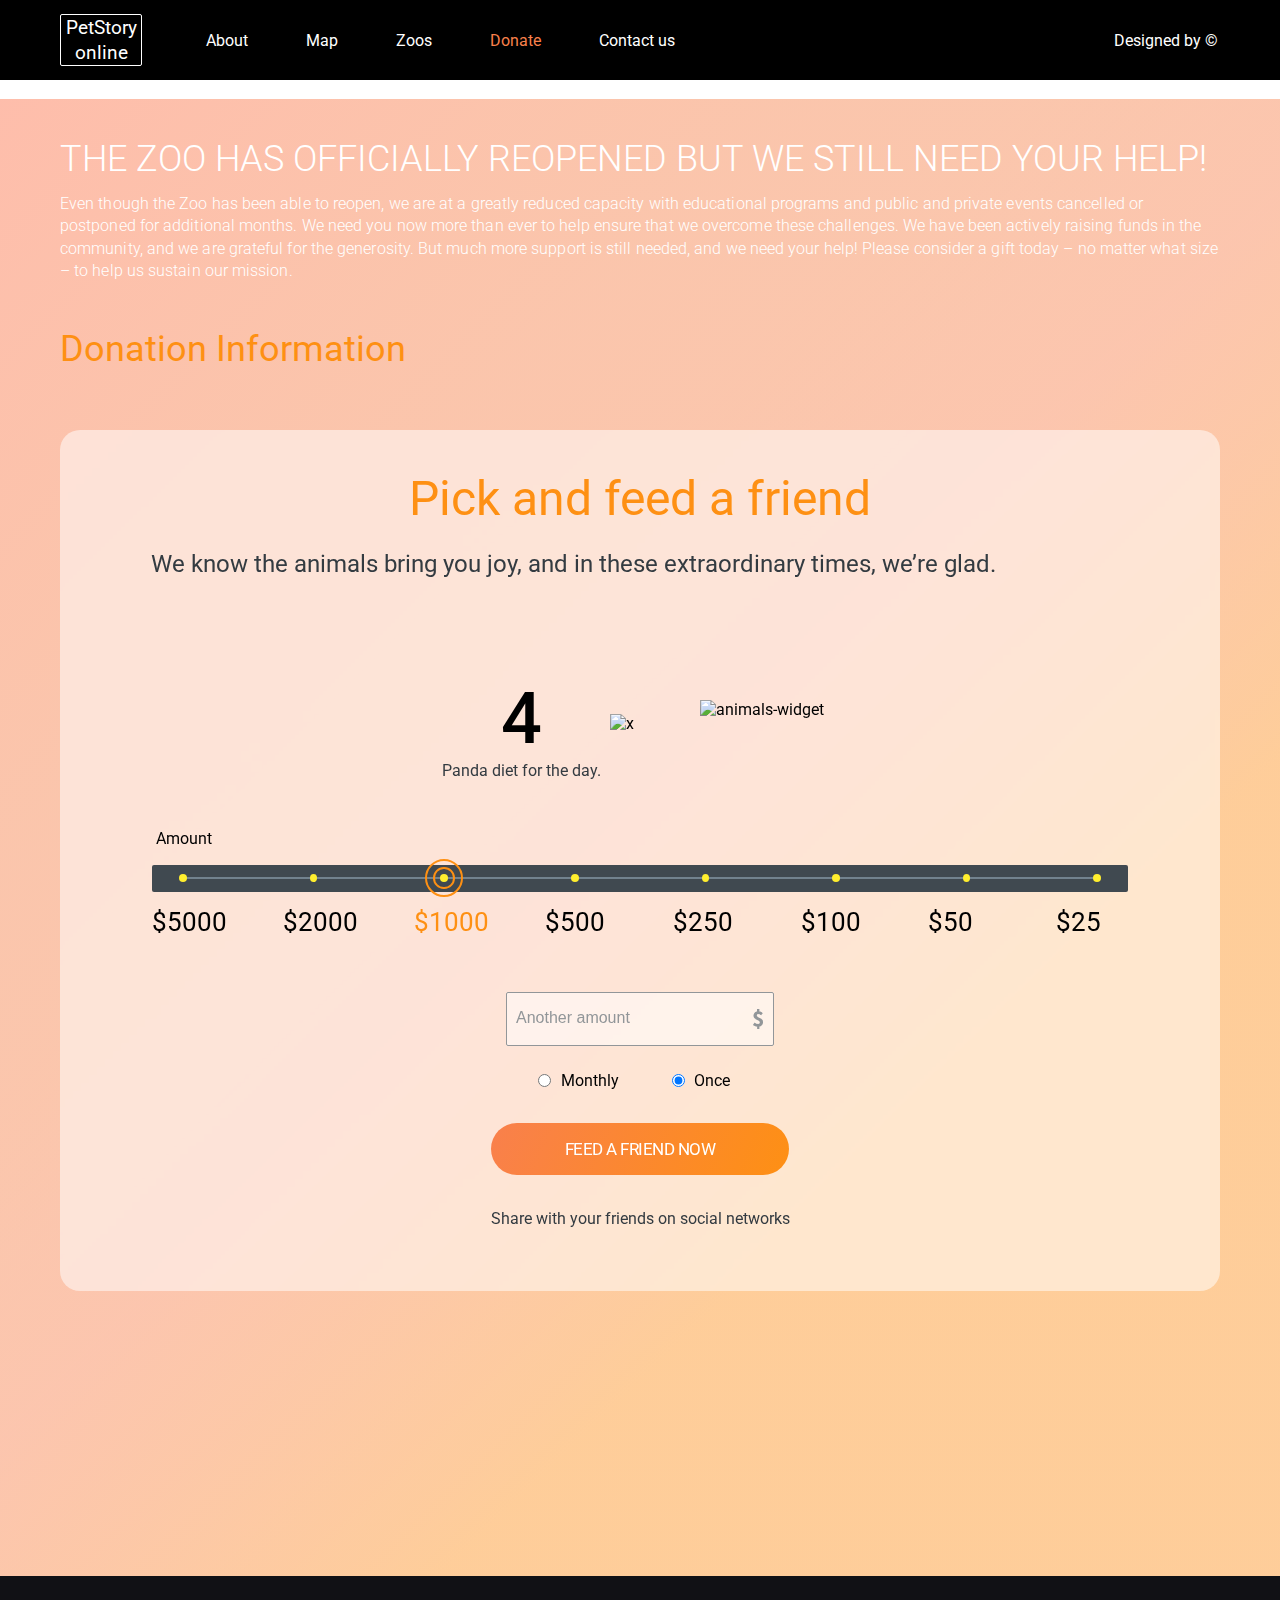
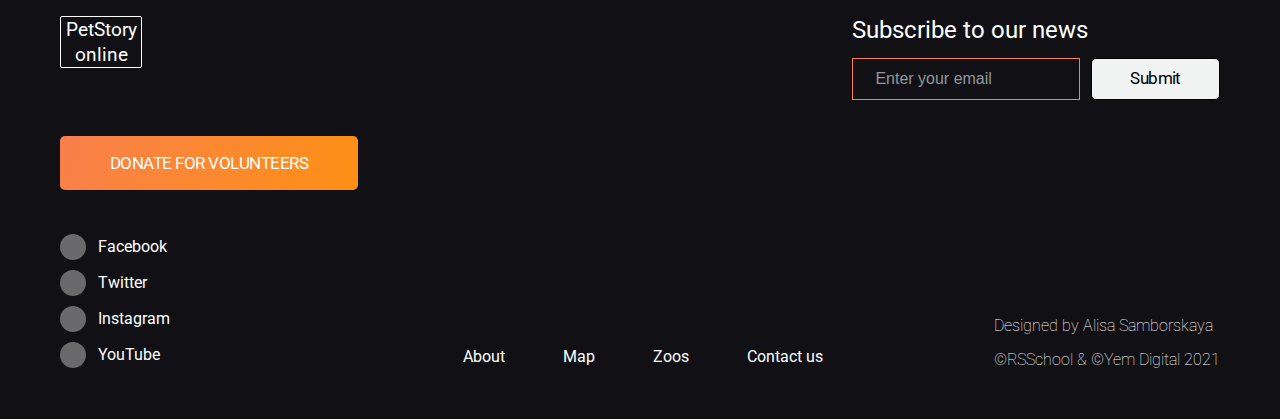
==== online-zoo/pages/donate/index.html @ 227801b3 "fix: to fix bags" ====
<!DOCTYPE html>
<html lang="en">
<head>
    <meta charset="UTF-8">
    <meta http-equiv="X-UA-Compatible" content="IE=edge">
    <meta name="viewport" content="width=device-width, initial-scale=1.0">
    <link rel="fonts" href="../../assets/fonts/arialmt.ttf">
    <link rel="fonts" href="../../assets/fonts/ArialMT.woff2">
    <link rel="fonts" href="../../assets/fonts/ArialMT.woff">
    <link rel="fonts" href="../../assets/fonts/GeorgiaRegularfont.ttf">
    <link rel="fonts" href="../../assets/fonts/Georgia.woff">
    <link rel="fonts" href="../../assets/fonts/ArialMT.woff2">
    <link rel="preconnect" href="https://fonts.googleapis.com">
<link rel="preconnect" href="https://fonts.gstatic.com" crossorigin>
<link href="https://fonts.googleapis.com/css2?family=Roboto&display=swap" rel="stylesheet">
    <link rel="stylesheet" href="../donate/style.css">
    <title>Online-zoo-donate</title>
</head>
<body>
    <header id="header" class="header">
        <div class="wrapper header__wrapper">
            <div class="logo__border">
                <a href="../main/index.html" class="logo">
                    <h1>PetStory 
                        <br>online
                        <img class="bamboo" src="../../assets/icons/bamboo.png" alt="">
                    </h1>                    
                </a>
            </div>           
            <nav class="header__navigation">
                <ul class="navigation">
                    <li class="navigation__link ">
                        <a href="../main/index.html" class="navigation__link__menu">About</a>
                    </li>
                    <li class="navigation__link"><a href="#d" class="navigation__link__menu">Map</a></li>
                    <li class="navigation__link"><a href="#d" class="navigation__link__menu">Zoos</a></li>
                    <li class="navigation__link"><a href="#donate" class="navigation__link__menu navigation__link__active">Donate</a></li>
                    <li class="navigation__link "><a href="#d" class="navigation__link__menu">Contact us</a></li>
                </ul>
            </nav>
            <a href="https://www.figma.com/" class="figma navigation__link navigation__link__menu">Designed by ©</a>
        </div>
    </header>
    <section class="promo">
        <div class="started__image__background">
            <img class="started__image" src="../../assets/images/panda_bg.png" alt="">
        </div>
    </section>
    <section id="pick__friend__donate" class="pick__friend">
        <div class="wrapper">
            <div class="wrapper__content">
                <h2>THE ZOO HAS OFFICIALLY REOPENED BUT WE STILL NEED YOUR HELP!</h2>
                <p class="wrapper__text">Even though the Zoo has been able to reopen, we are at a greatly reduced capacity with educational programs and public and private events cancelled or postponed for additional months. We need you now more than ever to help ensure that we overcome these challenges. We have been actively raising funds in the community, and we are grateful for the generosity.  But much more support is still needed, and we need your help! Please consider a gift today – no matter what size – to help us sustain our mission.</p>
                <h3>Donation Information</h3>
                <div class="pick__friend__block">
                    <div class="pick__friend__content">
                        <p class="pick__friend__block__title">Pick and feed a friend</p>
                        <p class="pick__friend__block__subtitle">We know the animals bring you joy, and in these extraordinary times, we’re glad.</p>
                        <div class="pick__friend__block__panda">
                            <div class="number__panda">
                                <p class="number">4</p>
                                <p class="number__panda__text">Panda diet for the day.</p>
                            </div>
                            <img class="x_icon" src="../../assets/icons/x_icon.png" alt="x">
                            <img class="animals__widget" src="../../assets/images/animals-widget.png" alt="animals-widget">
                        </div>
                        <p class="amount">Amount</p>
                        <div class="pick__friend__rectangle1">
                            <div class="pick__friend__rectangle2">
                                <!-- <span class="circle1"></span>
                                <span class="circle2"></span>
                                <span class="circle3"></span>
                                <span class="circle4"></span>
                                <span class="circle5"></span>
                                <span class="circle6"></span>
                                <span class="circle7"></span>
                                <span class="circle8"></span> -->
                            

                                <div class="buttons">
                                    <label for="slide1" class="labelButton" id="s1"><div><span></span></div></label>
                                    <label for="slide2" class="labelButton" id="s2"><div><span></span></div></label>
                                    <label for="slide3" class="labelButton labelButton3" id="s3"><div><span></span></div></label>
                                    <label for="slide4" class="labelButton" id="s4"><div><span></span></div></label>
                                    <label for="slide5" class="labelButton" id="s5"><div><span></span></div></label>
                                    <label for="slide6" class="labelButton" id="s6"><div><span></span></div></label>
                                    <label for="slide7" class="labelButton" id="s7"><div><span></span></div></label>
                                    <label for="slide8" class="labelButton" id="s8"><div><span></span></div></label>
                                </div>
                            </div>
                        </div>    
                            <div class="price">
                                <div class="price__image">                                    
                                    <p>$5000</p>
                                </div>
                                <div class="price__image">                                    
                                    <p>$2000</p>
                                </div>
                                <div class="price__image">                                    
                                    <p class="price__image__orange">$1000</p>
                                </div>
                                <div class="price__image">                                    
                                    <p>$500</p>
                                </div>
                                <div class="price__image">                                    
                                    <p>$250</p>
                                </div>
                                <div class="price__image">                                    
                                    <p>$100</p>
                                </div>
                                <div class="price__image">                                    
                                    <p>$50</p>
                                </div>
                                <div class="price__image">                                    
                                    <p>$25</p>
                                </div>
                            </div>
                        
                           
                            <form action="handler">
                                <p><label for="textField"></label>
                                    <input id="textField" class="number__amount" type="number" max="9999" placeholder="Another amount" >
                                </p>
                            </form>
                        
                        
                        <div class="input__radio">
                            <div class="input__radio__monthly">
                                <input id="yes" type="radio" name="question">
                                <label for="yes">Monthly</label>
                            </div>
                            <div class="input__radio__once">
                                <input id="no" type="radio" name="question" checked>
                                <label for="no">Once</label>
                            </div>                            
                        </div>   
                        <div class="promo__buttons">
                            <a href="#donate" class="button_link">FEED A FRIEND NOW</a>
                        </div>       
                        <p class="social__text">Share with your friends on social networks</p> 
                    </div>   
                </div>
            </div> 
        </div>
    </section>
    <footer class="footer">
        <div class="wrapper">
            <div class="footer__wrapper">
                <div class="footer__one">
                    <div class="logo__border">
                        <a href="../main/index.html" class="logo">
                            <p>PetStory 
                                <br>online
                                <img class="bamboo" src="../../assets/icons/bamboo.png" alt="">
                            </p>                    
                        </a>
                    </div>  
                    <div class="footer__email">
                        <div class="footer__text">
                            <p>Subscribe to our news</p>
                        </div>
                        <div class="footer__email__enter">
                            <input class="email" type="email" id="email"
                                pattern=".+@globex\.com" size="40" required placeholder="   Enter your email">                                
                            <button class="submit">Submit</button>
                        </div>
                    </div>           
                </div>
                <div class="footer__two">
                    <div class="footer__buttons">
                        <a href="#header" class="button__link__donate">DONATE FOR VOLUNTEERS</a>
                    </div>
                </div>
                <div class="footer__three">
                    <div class="social__networks">
                        <a href="https://ru-ru.facebook.com/">
                            <div class="footer__networks">
                                <div class="circle__image">
                                    <img src="../../assets/icons/Fill 211.png" alt="">
                                </div>                        
                                <p class="footer__networks__text">Facebook</p>
                            </div>
                        </a>
                        
                        <a href="https://twitter.com/?lang=ru">
                            <div class="footer__networks">
                                <div class="circle__image">
                                    <img src="../../assets/icons/Fill 172.png" alt="">
                                </div>                        
                                <p class="footer__networks__text">Twitter</p>
                            </div>
                        </a>
                        
                        <a href="https://www.instagram.com/">
                            <div class="footer__networks">
                                <div class="circle__image">
                                    <img src="../../assets/icons/Fill 166.png" alt="">
                                </div>                        
                                <p class="footer__networks__text">Instagram</p>
                            </div>
                        </a>
                        
                        <a href="https://www.youtube.com/">                            
                            <div class="footer__networks">
                                <div class="circle__image">
                                    <img src="../../assets/icons/Fill 213.png" alt="">
                                </div>                        
                                <p class="footer__networks__text">YouTube</p>
                            </div>                                                      
                        </a>                        
                    </div>
                    <nav class="footer__navigation">
                        <ul class="navigation">
                            <li class="navigation__link navigation__link__active">
                                <a href="../main/index.html" class="navigation__link__menu ">About</a>
                            </li>
                            <li class="navigation__link"><a href="#d" class="navigation__link__menu">Map</a></li>
                            <li class="navigation__link"><a href="#d" class="navigation__link__menu">Zoos</a></li>
                            
                            <li class="navigation__link "><a href="#d" class="navigation__link__menu">Contact us</a></li>
                        </ul>
                    </nav>
                    <div class="footer__school">
                        <a href="https://www.figma.com/">Designed by Alisa Samborskaya</a>
                        <a href="https://www.figma.com/">©RSSchool & ©Yem Digital 2021</a>                        
                    </div>
                </div>
            </div>            
        </div>        
    </footer>
</body>
</html>
---- online-zoo/pages/donate/style.css ----
@font-face {
    font-family: 'Arial';
    src: url('../../assets/fonts/ArialMT.woff2') format('woff2'),
        url('../../assets/fonts/ArialMT.woff') format('woff');
    font-weight: normal;
    font-style: normal;
    font-display: swap;
}

@font-face {
    font-family: 'Georgia';
    src: url('../../assets/fonts/Georgia.woff2') format('woff2'),
        url('../../assets/fonts/Georgia.woff') format('woff');
    font-weight: normal;
    font-style: normal;
    font-display: swap;
}

::-webkit-scrollbar { width: 0;}

*,
*::before,
*::after {
    padding: 0;
    margin: 0;
    border: 0;
    box-sizing: border-box;
}
a {
    text-decoration: none;
}
ul,
ol,
li {
    list-style: none;
}

img {
    vertical-align: top;
}

h1, h2, h3, h4, h5, h6 {
    font-size: inherit;
    font-weight: inherit;
}

html,
body {
    
    font-family: 'Roboto', sans-serif;
    height: 100%;    
}
body._lock {
    overflow: hidden;
}

.wrapper {
   max-width: 1160px;
   margin: auto;
}

.header {    
    z-index: 2;
    background: #000000;
    backdrop-filter: blur(2px);
    width: 100%;
    height: 80px;
}

.header__wrapper {
    display: flex;
    align-items: center;    
    padding: 14px 0;
}

.logo {
    position: relative;
    font-size: 19px;
    line-height: 132%;
    text-align: center;
    color: #FFFFFF;
    font-style: normal;    
}

.logo__border {
    width: 82px;
    height: 52px;
    border: 1px solid #ffffff;
    border-radius: 2px;
    margin-right: 35px;    
}

.bamboo {
    position: absolute;
    right: 59px;
    bottom: 6px;
}

.navigation {
    display: flex;
}

.navigation__link {
    padding: 0 29px;
    font-size: 16px;
    color: #FFFFFF; 
}

.figma {
    padding: 0 0;
}

.navigation__link__menu {
    color: #FFFFFF;
}

.navigation__link__menu:hover {
    color: #F9804B;    
}

.navigation__link__active {
    color: #F9804B;
    cursor: default;  
}



.header__navigation {
    margin-right: 410px;
}

.started__image{
    width: 100%;
}



.pick__friend {
    background: linear-gradient(315.75deg, rgba(254, 210, 144, 0.7) 30.06%, #FEBDAB 100.95%, rgba(254, 210, 144, 0.7) 106.36%), linear-gradient(315.75deg, rgba(254, 189, 171, 0.74) 30.06%, rgba(243, 169, 248, 0.66) 50.74%, #E0D8F0 80.49%, #EAF7FE 127.9%, #EAF7FE 149.54%), linear-gradient(315.75deg, rgba(254, 189, 171, 0.74) 30.06%, rgba(243, 169, 248, 0.66) 50.74%, #E0D8F0 80.49%, #EAF7FE 127.9%, #EAF7FE 149.54%);
    height: 1477px;
}

.pick__friend__content {
    padding-bottom: 61px;
}

.wrapper h2 {
    font-size: 36px;
    color: #FFFFFF;
    line-height: 130%;
    font-weight: 300;
    padding-top: 37px;
}

.wrapper__text {
    font-size: 16px;
    line-height: 140%;
    font-weight: 300;
    color: #FFFFFF;
    padding-top: 10px;
    letter-spacing: 0.005rem;
}

.wrapper h3 {
    font-size: 36px;
    color: #FE9013;
    padding-top: 46px;
    padding-bottom: 60px;
}

.pick__friend__block {
    background: rgba(255, 255, 255, 0.52);
    backdrop-filter: blur(2px);
    border-radius: 20px;
    text-align: center;
    padding-top: 40px;
}

.pick__friend__block__title {
    font-size: 48px;
    color: #FE9013;
}

.pick__friend__block__subtitle {
    padding-right: 133px;
    font-size: 24px;
    line-height: 120%;
    color: #333b41;
    padding-top: 23px;
}

.pick__friend__block__panda {
    display: flex;
    align-items: center;
    justify-content: center;    
    padding-top: 59px;
}

.number {
    font-size: 72px;
    font-weight: 500;
}

.number__panda__text {
    font-size: 16px;
    color: #333b41;
}

.number__panda {
    margin-right: 9px;    
    margin-top: 38px;
}

.x_icon {
    margin-right: 66px;    
    margin-top: 28px;
}

.animals__widget {
    padding-right: 14px;
}

.amount {
    text-align: initial;
    padding-top: 48.53px;
    padding-left: 96px;
}

.pick__friend__rectangle1 {
    max-width: 976px;
    height: 27px;
    background-color: #404950;
    border-radius: 2px;
    margin: auto;
    /* position: relative; */
    margin-top: 17px;
    display: flex;
    justify-content: center;
    align-items: center;
}

.pick__friend__rectangle2 {
    width: 915px;
    height: 2px;
    background-color: #72828E;
    /* position: absolute; */
    /* top: 12px; */
    /* left: 31px; */
    display: flex;
    justify-content: center;
    align-items: center;
}

/* .circle1 {
    position: absolute;
    bottom: -4px;    
    left: -5px;
    width: 10px;
    height: 10px;
    border: 2px solid #FFEE2E;
    border-radius: 100px;    
    background-color: #FFEE2E;
    display: flex;
    align-items: center;
    justify-content: center;
}

.circle2{
    position: absolute;
    bottom: -4px;    
    left: 127px;
    width: 10px;
    height: 10px;
    border: 2px solid #FFEE2E;
    border-radius: 100px;    
    background-color: #FFEE2E;
    display: flex;
    align-items: center;
    justify-content: center;
}

.circle3{
    position: absolute;
    bottom: -4px;    
    left: 257px;
    width: 10px;
    height: 10px;
    border: 2px solid #FFEE2E;
    border-radius: 100px;    
    background-color: #FFEE2E;
    display: flex;
    align-items: center;
    justify-content: center;
}

.circle4{
    position: absolute;
    bottom: -4px;    
    left: 388px;
    width: 10px;
    height: 10px;
    border: 2px solid #FFEE2E;
    border-radius: 100px;    
    background-color: #FFEE2E;
    display: flex;
    align-items: center;
    justify-content: center;
}

.circle5{
    position: absolute;
    bottom: -4px;    
    left: 516px;  
    width: 10px;
    height: 10px;
    border: 2px solid #FFEE2E;
    border-radius: 100px;    
    background-color: #FFEE2E;
    display: flex;
    align-items: center;
    justify-content: center; 
}

.circle6{
    position: absolute;
    bottom: -4px;    
    left: 647px;
    width: 10px;
    height: 10px;
    border: 2px solid #FFEE2E;
    border-radius: 100px;    
    background-color: #FFEE2E;
    display: flex;
    align-items: center;
    justify-content: center;
}

.circle7{
    position: absolute;
    bottom: -4px;    
    left: 777px;
    width: 10px;
    height: 10px;
    border: 2px solid #FFEE2E;
    border-radius: 100px;    
    background-color: #FFEE2E;
    display: flex;
    align-items: center;
    justify-content: center;
}

.circle8{
    position: absolute;
    bottom: -4px;    
    left: 906px;
    width: 10px;
    height: 10px;
    border: 2px solid #FFEE2E;
    border-radius: 100px;    
    background-color: #FFEE2E;
    display: flex;
    align-items: center;
    justify-content: center;
} */

.buttons{
    display: flex;  
    align-items: center; 
    justify-content: space-between;
    column-gap: 73px;
}
.labelButton {
	width: 3.6rem;
	height: 3rem;
	display: flex;
	align-items: center;
	justify-content: center;
    cursor: pointer;
}

.labelButton > div{
    /* width: 0.5rem;
    height: 0.5rem;      
    border-radius: 50%;
    border: solid 0.18rem #FFEE2E;
    background-color: #FFEE2E;    */
    
    border-radius: 50%;
    background-color: #FFEE2E;
    width: 1.1em;
    height: 1.1em;
    padding: 2px; 
    border: 3px solid transparent;
    background-clip: content-box;
    display: flex;
    align-items: center;
    justify-content: center;
    transition: transform 0.5s ease, border 0.5s ease;      
}


.labelButton:hover > div{    
    border: 3px solid transparent;   
    outline: 2px solid #FE9013;        
}

.labelButton:hover > div > span{    
    border: 17px solid transparent;   
    outline: 2px solid #FE9013;  
    border-radius: 50%;       
}

/* удалить после адаптива */
.labelButton3 > div{    
    border: 3px solid transparent;   
    outline: 2px solid #FE9013;        
}

.labelButton3 > div > span{    
    border: 17px solid transparent;   
    outline: 2px solid #FE9013;  
    border-radius: 50%;       
}
/* удалить после адаптива */

#slide1:checked ~ .controls > .buttons > #s1 > div,
#slide2:checked ~ .controls > .buttons > #s2 > div,
#slide3:checked ~ .controls > .buttons > #s3 > div,
#slide4:checked ~ .controls > .buttons > #s4 > div,
#slide5:checked ~ .controls > .buttons > #s5 > div, 	
#slide6:checked ~ .controls > .buttons > #s6 > div, 	
#slide7:checked ~ .controls > .buttons > #s7 > div, 	
#slide8:checked ~ .controls > .buttons > #s8 > div {	
	background-color: transparent;    
}

#slide1:checked ~ .controls > .text > #text1,
#slide2:checked ~ .controls > .text > #text2,
#slide3:checked ~ .controls > .text > #text3,
#slide4:checked ~ .controls > .text > #text4,
#slide5:checked ~ .controls > .text > #text5,
#slide6:checked ~ .controls > .text > #text6,
#slide7:checked ~ .controls > .text > #text7,
#slide8:checked ~ .controls > .text > #text8 {
	visibility: visible;	
	opacity: 1;
	transform: translateX(0);
	transition: 1.2s;
    height: auto;
}
#slide1:checked ~ .controls > .buttons > #s1:hover > div,
#slide2:checked ~ .controls > .buttons > #s2:hover > div,
#slide3:checked ~ .controls > .buttons > #s3:hover > div,
#slide4:checked ~ .controls > .buttons > #s4:hover > div,
#slide5:checked ~ .controls > .buttons > #s5:hover > div,
#slide6:checked ~ .controls > .buttons > #s6:hover > div,
#slide7:checked ~ .controls > .buttons > #s7:hover > div,
#slide8:checked ~ .controls > .buttons > #s8:hover > div {
	border: solid 0.18rem #c52121;
}

/* 5===================================================5 */
.price {
    display: flex;
    justify-content: space-between;
    padding: 15px 92px;  
    column-gap: 56px;  
}

.price__image {
    display: flex;    
    width: 90px;
}

.price__image p{
    font-size: 26px;    
}

.price__image__orange {
    color: #FE9013;
}

.number__amount{
    margin-top: 40px;
    width: 268px;
    height: 54px;
    border: 1px solid #929699;
    border-radius: 2px;
    background-color: transparent;
    backdrop-filter: blur(2px);
}

::placeholder {
    color: #929699;
    font-size: 16px;
    padding-left: 9px;
}

#textField {
    background: url(../../assets/icons/Vectordol.png) no-repeat 246px 50%; 
      
}

.input__radio {
    margin-top: 25px;
    display: flex;
    justify-content: center;
    column-gap: 50px;
}

.input__radio__monthly {
    column-gap: 10px;
    display: flex;
    padding-right: 3px;
    align-items: center;
}

.input__radio__once {
    column-gap: 9px;
    align-items: center;
    display: flex;
    padding-right: 13px;
}


.button_link {
    padding: 16px 74px;   
    background: linear-gradient(113.96deg, #F9804B 1.49%, #FE9013 101.44%);
    border-radius: 100px;
    font-family: 'Roboto', sans-serif;  
    font-size: 17px;
    line-height: 140%;
    letter-spacing: -0.03em;
    color: #ffffff;
}

.button_link:hover{
    background: #E47209;
}

.promo__buttons {
    padding-top: 48px;
}

.social__text {
    padding-top: 46px;
    font-size: 16px;
    line-height: 140%;
    color: #333b41;
}

.footer {
    background-color: #111115;
}

.footer__one {
    display: flex;
    justify-content: space-between;
}

.footer__one {
    display: flex;
    padding-top: 40px;
}

.footer__text {
    color: #FFFFFF;
    font-size: 24px;
}

.submit {
    padding: 8px 38px;   
    background: #F1F3F2;
    border-radius: 5px;
    border: 1px solid #000000;
    font-family: 'Roboto', sans-serif;  
    font-size: 17px;
    line-height: 140%;
    letter-spacing: -0.03em;
    color: #000000;
}

.submit:hover{
    cursor: pointer;
    color: #4B9200;
    border: 1px solid #4B9200;
}

.email {
    width: 228px;
    height: 42px;
    background-color: #111115;
    border: 1px solid #F9804B;    
}

.footer__email__enter {
    align-items: center;
    column-gap: 11px;
    display: flex;
    padding-top: 14px;
}

.footer__buttons {
    padding-top: 52px;
}

.button__link__donate {
    padding: 17px 50px;
    background: linear-gradient(113.96deg, #F9804B 1.49%, #FE9013 101.44%);
    border-radius: 5px;
    font-family: 'Roboto', sans-serif;
    font-size: 17px;
    line-height: 140%;
    letter-spacing: -0.03em;
    color: #ffffff;
}

.button__link__donate:hover {
    background: #E47209;
}

.footer__three {
    display: flex;
    align-items: end;
    justify-content: space-between;
}

.social__networks {
    padding-top: 48px;
}

.footer__networks {
    display: flex;
    column-gap: 12px;
    margin: 10px 0;
    align-items: center;
}

.circle__image {
    width: 26px;
    height: 26px;    
    border-radius: 100px;    
    background-color: rgba(196, 196, 196, 0.5);
    display: flex;
    align-items: center;
    justify-content: center;
}

.social__networks p {
    color: #FFFFFF;
}

.footer__navigation {
    margin-bottom: 12px;
    margin-left: 122px;
}

.footer__school a {
    color: #FFFFFF;
    font-size: 16px;
    font-weight: 100;
    font-style: normal;
    line-height: 216%;
    display: flex;
}

.footer__school:hover a{
    color: #4B9200;
    text-decoration: underline;
}

.footer__wrapper{
    height: 443px;
}

.placeholder {
    font-size: 16px;
    color: #BDBDBD;
}

.circle__image:hover{    
    background-color: #4B9200;
    cursor: pointer;
}

.footer__networks .circle__image:hover + .footer__networks__text{
    color: #4B9200;
}

.footer__networks__text:hover {
    color: #4B9200;
    cursor: pointer;
}

.footer__networks__text:hover + .footer__networks .circle__image {
    color: #4B9200;
}
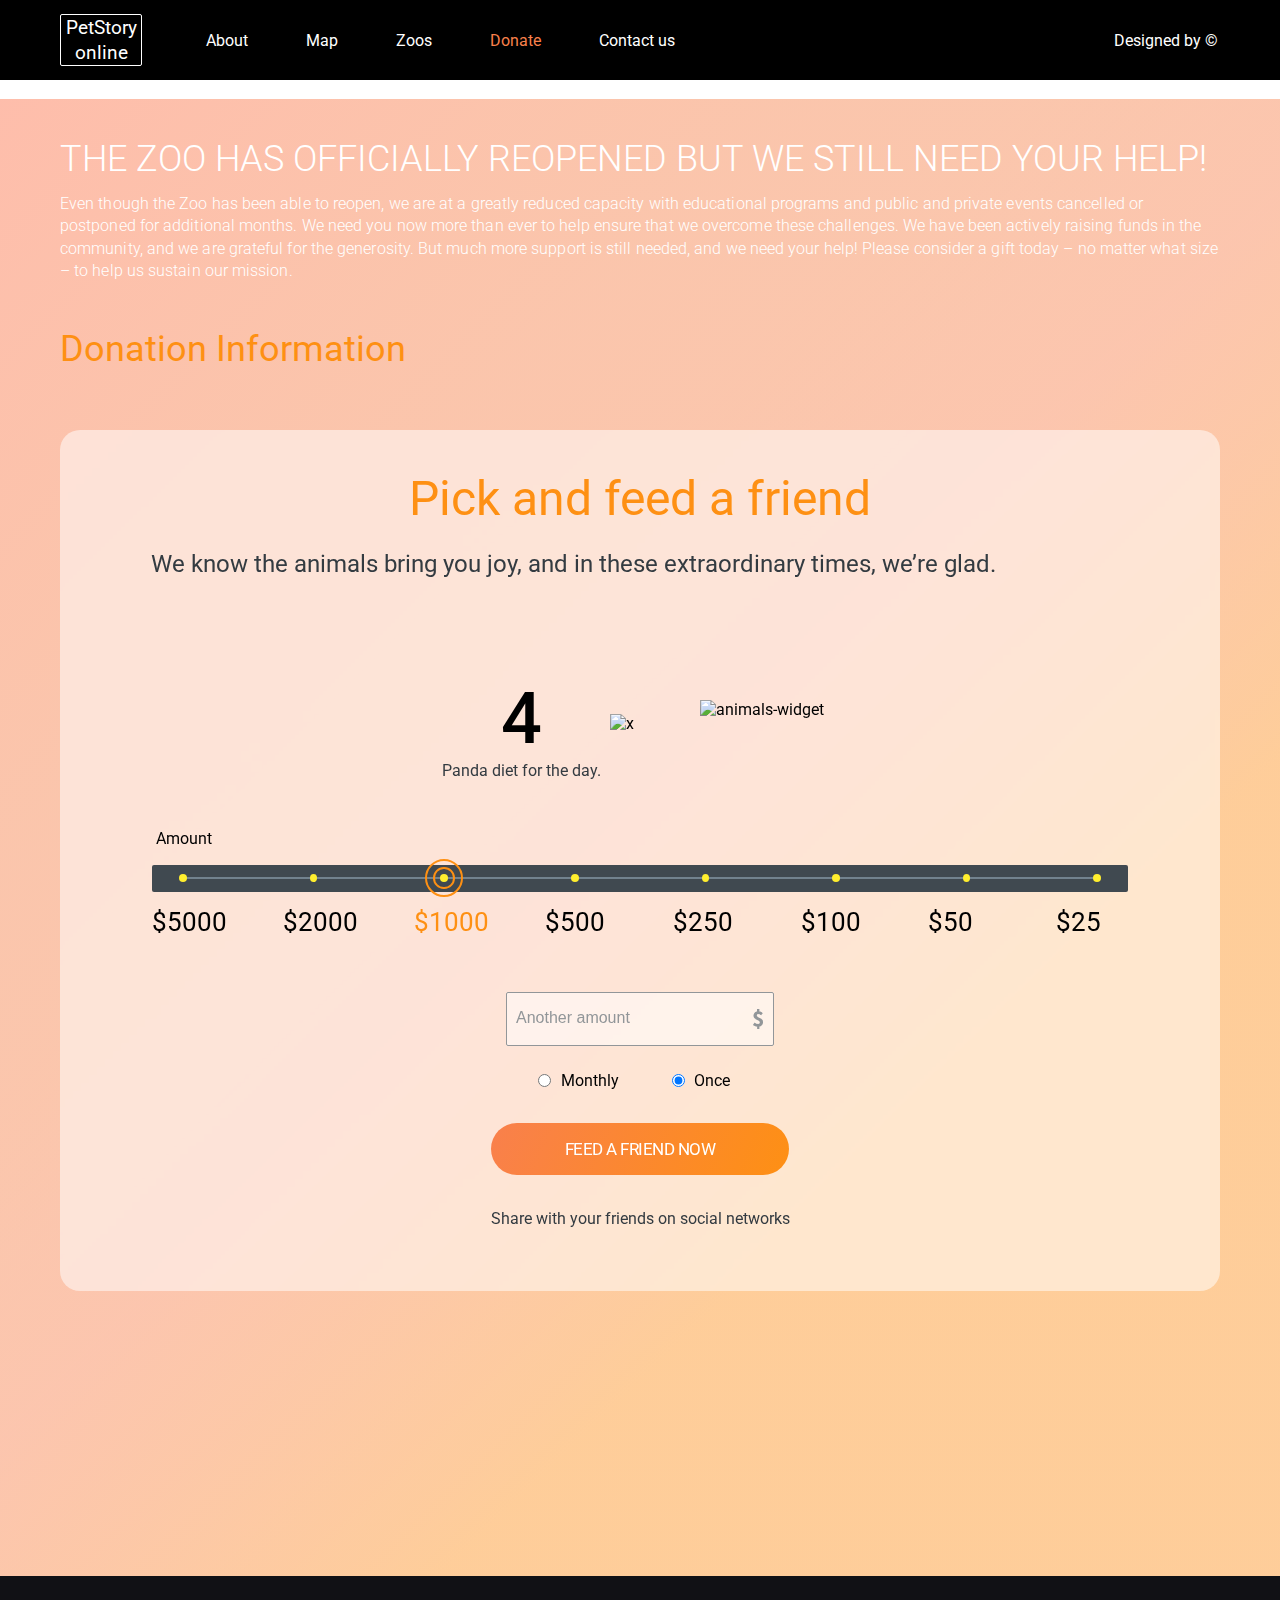
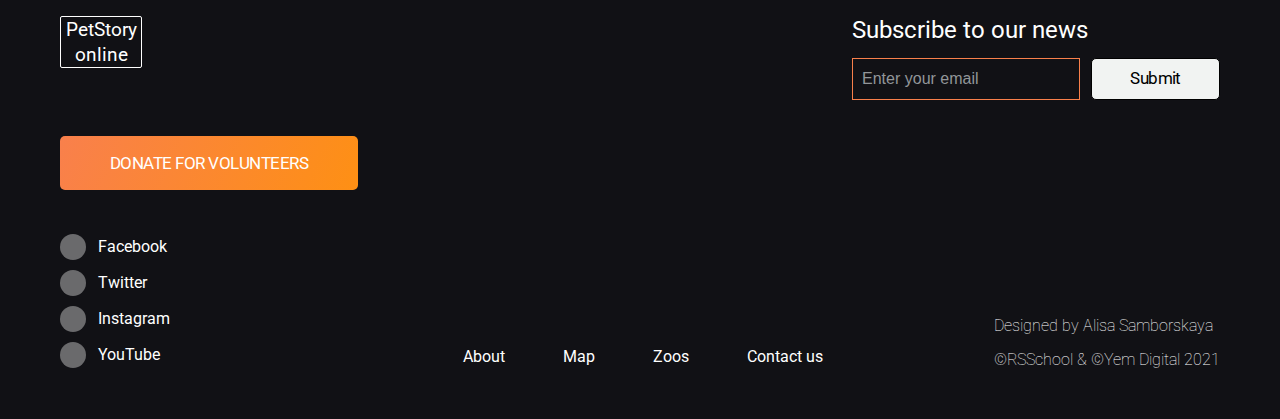
==== commit b76737a2: "fix: to fix bags" ====
--- a/online-zoo/pages/donate/index.html
+++ b/online-zoo/pages/donate/index.html
@@ -161,7 +161,7 @@
                         </div>
                         <div class="footer__email__enter">
                             <input class="email" type="email" id="email"
-                                pattern=".+@globex\.com" size="40" required placeholder="   Enter your email">                                
+                                pattern=".+@globex\.com" size="40" required placeholder="Enter your email">                                
                             <button class="submit">Submit</button>
                         </div>
                     </div>           
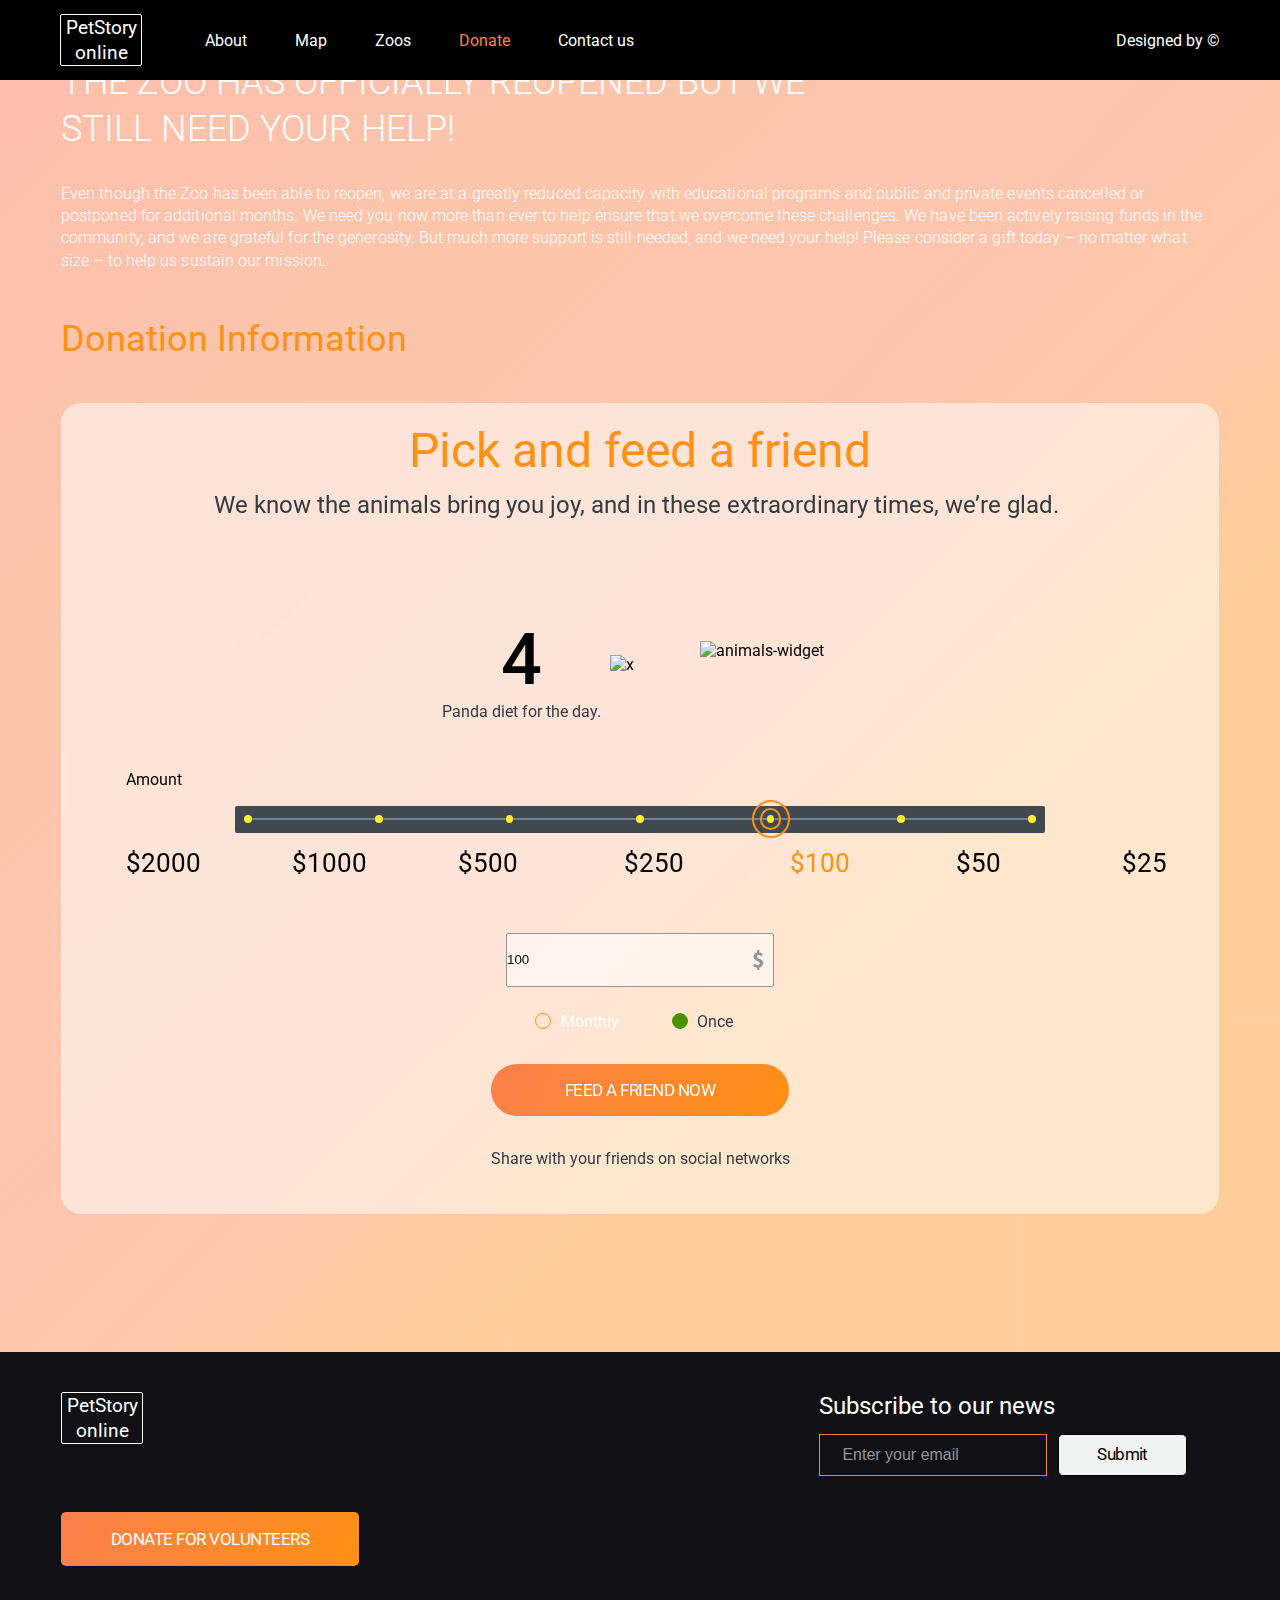
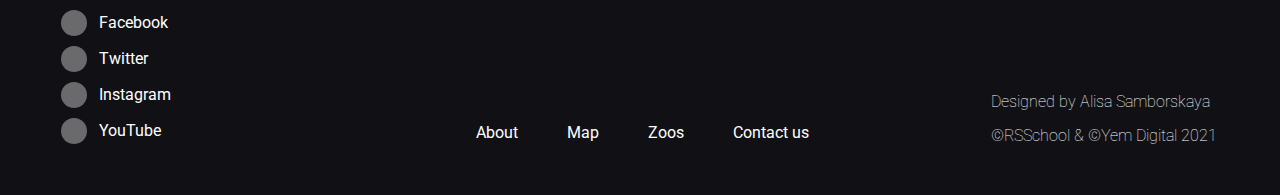
==== commit 5e654587: "feat: burger popup slider" ====
--- a/online-zoo/pages/donate/index.html
+++ b/online-zoo/pages/donate/index.html
@@ -23,22 +23,28 @@
                 <a href="../main/index.html" class="logo">
                     <h1>PetStory 
                         <br>online
-                        <img class="bamboo" src="../../assets/icons/bamboo.png" alt="">
+                        <img class="bamboo bamboo__header" src="../../assets/icons/bamboo.png" alt="">
                     </h1>                    
                 </a>
             </div>           
             <nav class="header__navigation">
-                <ul class="navigation">
+                <ul class="navigation navigation__header">
                     <li class="navigation__link ">
-                        <a href="../main/index.html" class="navigation__link__menu">About</a>
+                        <a href="../main/index.html" class="navigation__link__menu  menu__header">About</a>
                     </li>
-                    <li class="navigation__link"><a href="#d" class="navigation__link__menu">Map</a></li>
-                    <li class="navigation__link"><a href="#d" class="navigation__link__menu">Zoos</a></li>
-                    <li class="navigation__link"><a href="#donate" class="navigation__link__menu navigation__link__active">Donate</a></li>
-                    <li class="navigation__link "><a href="#d" class="navigation__link__menu">Contact us</a></li>
+                    <li class="navigation__link"><a href="#d" class="navigation__link__menu menu__header">Map</a></li>
+                    <li class="navigation__link"><a href="#d" class="navigation__link__menu menu__header">Zoos</a></li>
+                    <li class="navigation__link"><a href="#donate" class="navigation__link__menu navigation__link__active menu__header">Donate</a></li>
+                    <li class="navigation__link "><a href="#d" class="navigation__link__menu menu__header">Contact us</a></li>
+                    <li class="navigation__link navigation__link__burger"><a href="https://www.figma.com/" class="navigation__link navigation__link__menu color__figma">Designed by ©</a></li>
                 </ul>
             </nav>
             <a href="https://www.figma.com/" class="figma navigation__link navigation__link__menu">Designed by ©</a>
+            <div class="header__burger">
+                <span class="burger__line burger__line__1"></span>
+                <span class="burger__line burger__line__2"></span>
+                <span class="burger__line burger__line__3"></span>
+            </div>
         </div>
     </header>
     <section class="promo">
@@ -65,17 +71,26 @@
                             <img class="animals__widget" src="../../assets/images/animals-widget.png" alt="animals-widget">
                         </div>
                         <p class="amount">Amount</p>
+
+                        <input type="radio" name="point" id="slide1" value="5000">
+                        <input type="radio" name="point" id="slide2" value="2000">
+                        <input type="radio" name="point" id="slide3" value="1000">
+                        <input type="radio" name="point" id="slide4" value="500">
+                        <input type="radio" name="point" id="slide5" value="250">
+                        <input type="radio" name="point" id="slide6" value="100" checked>
+                        <input type="radio" name="point" id="slide7" value="50">
+                        <input type="radio" name="point" id="slide8" value="25">
+
                         <div class="pick__friend__rectangle1">
                             <div class="pick__friend__rectangle2">
-                                <!-- <span class="circle1"></span>
-                                <span class="circle2"></span>
-                                <span class="circle3"></span>
-                                <span class="circle4"></span>
-                                <span class="circle5"></span>
-                                <span class="circle6"></span>
-                                <span class="circle7"></span>
-                                <span class="circle8"></span> -->
-                            
+
+                                <!-- <div class="text">
+                                    <div class="texts" id="text1">First picture</div>
+                                    <div class="texts" id="text2">Second picture</div>
+                                    <div class="texts" id="text3">Third picture</div>
+                                    <div class="texts" id="text4">Cдвигаю div на один пиксель Сайт:</div>
+                                    <div class="texts" id="text5">Когда вернул div на прежнее место</div>
+                                </div>                             -->
 
                                 <div class="buttons">
                                     <label for="slide1" class="labelButton" id="s1"><div><span></span></div></label>
@@ -86,52 +101,53 @@
                                     <label for="slide6" class="labelButton" id="s6"><div><span></span></div></label>
                                     <label for="slide7" class="labelButton" id="s7"><div><span></span></div></label>
                                     <label for="slide8" class="labelButton" id="s8"><div><span></span></div></label>
-                                </div>
-                            </div>
-                        </div>    
+                                </div>    
+                            </div>
+                        </div>  
+
                             <div class="price">
-                                <div class="price__image">                                    
+                                <div class="price__image" id="p1">                                    
                                     <p>$5000</p>
                                 </div>
-                                <div class="price__image">                                    
+                                <div class="price__image" id="p2">                                    
                                     <p>$2000</p>
                                 </div>
-                                <div class="price__image">                                    
+                                <div class="price__image" id="p3">                                    
                                     <p class="price__image__orange">$1000</p>
                                 </div>
-                                <div class="price__image">                                    
+                                <div class="price__image" id="p4">                                    
                                     <p>$500</p>
                                 </div>
-                                <div class="price__image">                                    
+                                <div class="price__image" id="p5">                                    
                                     <p>$250</p>
                                 </div>
-                                <div class="price__image">                                    
+                                <div class="price__image" id="p6">                                    
                                     <p>$100</p>
                                 </div>
-                                <div class="price__image">                                    
+                                <div class="price__image" id="p7">                                    
                                     <p>$50</p>
                                 </div>
-                                <div class="price__image">                                    
+                                <div class="price__image" id="p8">                                    
                                     <p>$25</p>
                                 </div>
                             </div>
                         
                            
-                            <form action="handler">
-                                <p><label for="textField"></label>
-                                    <input id="textField" class="number__amount" type="number" max="9999" placeholder="Another amount" >
+                            <form action="handler" class="handlerTest">
+                                <p class="test"><label for="textField"></label>
+                                    <input id="textField" value="" class="number__amount" type="number" max="9999" placeholder="Another amount"> 
                                 </p>
                             </form>
-                        
+                            <!-- oninput="if (value.length>= 5) value = value.slice (0,4)" -->
                         
                         <div class="input__radio">
                             <div class="input__radio__monthly">
-                                <input id="yes" type="radio" name="question">
-                                <label for="yes">Monthly</label>
+                                <input id="yes" type="radio" name="question" class="monthly__color">
+                                <label class="input__monthly__color" for="yes">Monthly</label>
                             </div>
                             <div class="input__radio__once">
-                                <input id="no" type="radio" name="question" checked>
-                                <label for="no">Once</label>
+                                <input id="no" type="radio" name="question" checked class="once__color">
+                                <label class="input__once__color" for="no">Once</label>
                             </div>                            
                         </div>   
                         <div class="promo__buttons">
@@ -147,28 +163,70 @@
         <div class="wrapper">
             <div class="footer__wrapper">
                 <div class="footer__one">
-                    <div class="logo__border">
-                        <a href="../main/index.html" class="logo">
-                            <p>PetStory 
+                    <div class="logo__border logo__border__footer">
+                        <a href="#" class="logo logo__footer">
+                            <p class="footer__logo__desctop">PetStory 
                                 <br>online
-                                <img class="bamboo" src="../../assets/icons/bamboo.png" alt="">
+                                <img class="bamboo footer__bamboo" src="../../assets/icons/bamboo.png" alt="">
+                            </p>
+                            <p class="footer__logo__mobile">PetStory online
+                                <img class="bamboo footer__bamboo" src="../../assets/icons/bamboo.png" alt="">
                             </p>                    
                         </a>
-                    </div>  
+                    </div> 
+                    
+                    <div class="social__networks__tablet">
+                        <a href="https://ru-ru.facebook.com/">
+                            <div class="footer__networks">
+                                <div class="circle__image">
+                                    <img src="../../assets/icons/Fill 211.png" alt="">
+                                </div>                        
+                                <p class="footer__networks__text">Facebook</p>
+                            </div>
+                        </a>
+                        
+                        <a href="https://twitter.com/?lang=ru">
+                            <div class="footer__networks">
+                                <div class="circle__image">
+                                    <img src="../../assets/icons/Fill 172.png" alt="">
+                                </div>                        
+                                <p class="footer__networks__text">Twitter</p>
+                            </div>
+                        </a>
+                        
+                        <a href="https://www.instagram.com/">
+                            <div class="footer__networks">
+                                <div class="circle__image">
+                                    <img src="../../assets/icons/Fill 166.png" alt="">
+                                </div>                        
+                                <p class="footer__networks__text">Instagram</p>
+                            </div>
+                        </a>
+                        
+                        <a href="https://www.youtube.com/">                            
+                            <div class="footer__networks">
+                                <div class="circle__image">
+                                    <img src="../../assets/icons/Fill 213.png" alt="">
+                                </div>                        
+                                <p class="footer__networks__text">YouTube</p>
+                            </div>                                                      
+                        </a>                        
+                    </div>
+
                     <div class="footer__email">
                         <div class="footer__text">
                             <p>Subscribe to our news</p>
                         </div>
-                        <div class="footer__email__enter">
+                        <form class="footer__email__enter">
                             <input class="email" type="email" id="email"
-                                pattern=".+@globex\.com" size="40" required placeholder="Enter your email">                                
+                                pattern=".+@globex\.com" size="40" required placeholder="   Enter your email">                                
                             <button class="submit">Submit</button>
-                        </div>
+                        </form>
                     </div>           
                 </div>
                 <div class="footer__two">
                     <div class="footer__buttons">
-                        <a href="#header" class="button__link__donate">DONATE FOR VOLUNTEERS</a>
+                        <a href="../../pages/donate/index.html" class="button__link__donate">DONATE FOR VOLUNTEERS</a>
                     </div>
                 </div>
                 <div class="footer__three">
@@ -210,14 +268,14 @@
                         </a>                        
                     </div>
                     <nav class="footer__navigation">
-                        <ul class="navigation">
+                        <ul class="navigation navigation__footer">
                             <li class="navigation__link navigation__link__active">
-                                <a href="../main/index.html" class="navigation__link__menu ">About</a>
+                                <a href="../main/index.html" class="navigation__link__menu">About</a>
                             </li>
-                            <li class="navigation__link"><a href="#d" class="navigation__link__menu">Map</a></li>
-                            <li class="navigation__link"><a href="#d" class="navigation__link__menu">Zoos</a></li>
+                            <li class="navigation__link"><a href="#gf" class="navigation__link__menu">Map</a></li>
+                            <li class="navigation__link"><a href="#gf" class="navigation__link__menu">Zoos</a></li>
                             
-                            <li class="navigation__link "><a href="#d" class="navigation__link__menu">Contact us</a></li>
+                            <li class="navigation__link "><a href="#gf" class="navigation__link__menu">Contact us</a></li>
                         </ul>
                     </nav>
                     <div class="footer__school">
@@ -228,5 +286,6 @@
             </div>            
         </div>        
     </footer>
+    <script src="../donate/script.js"></script>
 </body>
 </html>--- a/online-zoo/pages/donate/style.css
+++ b/online-zoo/pages/donate/style.css
@@ -55,11 +55,40 @@
 }
 
 .wrapper {
-   max-width: 1160px;
+   max-width: 1220px;
    margin: auto;
 }
 
+.wrapper__content {
+    padding: 40px 31px 30px;
+}
+
+.header__burger{
+    display: none;
+    position: relative;
+    z-index: 5;
+    width: 19px;
+    height: 10.5px;
+}
+.burger__line{
+    position: absolute;
+    z-index: 4;
+    width: 100%;
+    height: 2px;
+    background-color: #F1CDB3;    
+}
+.burger__line__1{
+    top: 0;
+}
+.burger__line__2{
+    top: 45%;
+}
+.burger__line__3{
+    bottom: 0;
+}
+
 .header {    
+    position: absolute;
     z-index: 2;
     background: #000000;
     backdrop-filter: blur(2px);
@@ -70,10 +99,10 @@
 .header__wrapper {
     display: flex;
     align-items: center;    
-    padding: 14px 0;
-}
-
-.logo {
+    padding: 14px 30px;
+}
+
+.logo, .logo__footer {
     position: relative;
     font-size: 19px;
     line-height: 132%;
@@ -82,7 +111,11 @@
     font-style: normal;    
 }
 
-.logo__border {
+.footer__logo__mobile {
+    display: none;
+}
+
+.logo__border, .logo__border__footer {
     width: 82px;
     height: 52px;
     border: 1px solid #ffffff;
@@ -123,17 +156,234 @@
     cursor: default;  
 }
 
-
-
 .header__navigation {
-    margin-right: 410px;
-}
-
+    margin-right: auto;
+}
+
+.navigation__link__burger {
+    display: none;
+    color: #333B41;
+}
+
+@media (max-width: 1599px){
+    .navigation__link{
+        /* padding: 0px 25px; */
+        padding: 0px 0px;
+    }
+
+    .navigation__header {
+        display: flex;
+        column-gap: 48px;
+        margin-left: 28px;
+    }
+}
+
+/* @media (max-width: 999px){
+    .header__burger{
+        display: block;
+        cursor: pointer;
+        margin-right: 17px;
+        transition: 0.5s all ease-in-out;
+    }   
+    
+    .header__navigation, .figma {
+        display: none;
+    }    
+} */
+
+@media (max-width: 999px){
+    .logo__border {
+        border: none;
+        height: 24px;
+        width: 63px;
+    }
+
+    .bamboo {
+        right: 34px;
+        bottom: 4px;
+        width: 11%;
+    }
+
+    .header {
+        height: 34px;
+        position: fixed;
+        z-index: 20;
+    }
+
+    .logo {
+        font-size: 12px;
+        line-height: 120%;
+    }
+
+    .header__wrapper {
+        padding: 4px 2px;
+        justify-content: space-between;
+    }    
+
+    h1 {
+        padding-left: 19px;
+    }    
+
+    .figma {
+        display: none;
+    }
+}
+
+@media (max-width: 639px){
+    .bamboo {
+        right: 43px;
+        bottom: 4px;
+        width: 12%;
+    }
+
+    h1 {
+        padding: 0px;
+    }
+}
+
+/* =======================burger========================== */
+@media (max-width: 999px){
+    .header__burger{
+        display: block;
+        cursor: pointer;
+    } 
+    .header__burger{
+        margin-right: 43px;
+        transition: 0.5s all ease-in-out;
+    } 
+    .header__wrapper{  
+        padding-right: inherit;
+    }
+    .header__wrapper._active{
+        padding: 0px 0px;
+    }
+    .navigation__header{
+        gap: 16px;
+        justify-content: center;
+        height: 321px;
+    }
+    .header__navigation{
+        display: flex;
+        align-items: flex-start;
+        position: fixed;
+        top: 0;
+        right: -100%;
+        width: 100%;
+        height: 329px;
+        background-color: #ffffff;          
+        transition: right 0.5s ease 0s;
+        overflow: auto;
+    }   
+
+    .header__navigation._active{
+        right: 0;
+    }
+
+    .navigation._active {
+        flex-direction: column;
+        justify-content: center;
+        margin-left: 10px;
+        row-gap: 18px;
+        margin-top: 8px;
+    }
+
+    .menu__header{
+        display: block;
+        font-size: 16px;  
+        color: #333B41;      
+    }
+    /* .navigation__link:not(:last-child){
+        margin: 0;
+    } */
+    .logo._active{
+        z-index: 2;
+        margin-right: 40px;
+        color: #FE9013;
+        font-size: 15px;
+    }
+
+    .logo__border._active {
+        border: 1px solid #FE9013;
+        z-index: 2;
+        height: 41.6px;
+        width: 65.6px;
+        margin: 10px;        
+    }
+
+    .bamboo__header._active {
+        background: url(../../assets/icons/bamboo\ \(1\).png) no-repeat;
+        z-index: 2;
+        right: 47px;
+        bottom: 4px;
+        width: 14%;
+    }
+
+    h1._active {
+        padding: 0px;
+        position: relative;
+    }
+
+    /* .header__burger._active{       
+        transform: rotate(90deg);
+        margin-right: 50px;
+    } */
+    .burger__line__1._active {
+        transform: scale(0);
+    }
+    .burger__line__2._active {
+        transform: rotate(45deg);
+        top: 0px;
+        transition: all 0.3s ease 0s;
+    }
+    .burger__line__3._active {
+        transform: rotate(-45deg);
+        bottom: 9px;
+        transition: all 0.3s ease 0s;
+    }
+
+    .header._activeShadou{
+        position: fixed;
+        top: 0;
+        left: 0;
+        width: 100%;
+        height: 100%;
+        background: rgba(41, 41, 41, 0.6);
+        transition: right 0.5s ease 0s;
+    }      
+
+    .navigation__link__burger._active {
+        display: block;        
+    }
+
+    .color__figma._active {
+        color: #333B41;
+    }
+
+    .color__figma._active:hover {
+        color: #FE9013;
+    }
+
+    .navigation__link__active._active {    
+        color: #F9804B;
+        cursor: default;
+    }
+    
+}
+/* =======================burger========================== */
 .started__image{
     width: 100%;
 }
 
-
+@media (max-width: 1000px){
+    .started__image {
+        width: 160%;
+        margin: 0 0 0 -171px;
+    }
+
+    .started__image__background {
+        overflow: hidden;
+    }
+}
 
 .pick__friend {
     background: linear-gradient(315.75deg, rgba(254, 210, 144, 0.7) 30.06%, #FEBDAB 100.95%, rgba(254, 210, 144, 0.7) 106.36%), linear-gradient(315.75deg, rgba(254, 189, 171, 0.74) 30.06%, rgba(243, 169, 248, 0.66) 50.74%, #E0D8F0 80.49%, #EAF7FE 127.9%, #EAF7FE 149.54%), linear-gradient(315.75deg, rgba(254, 189, 171, 0.74) 30.06%, rgba(243, 169, 248, 0.66) 50.74%, #E0D8F0 80.49%, #EAF7FE 127.9%, #EAF7FE 149.54%);
@@ -149,7 +399,7 @@
     color: #FFFFFF;
     line-height: 130%;
     font-weight: 300;
-    padding-top: 37px;
+    padding-top: 0px;
 }
 
 .wrapper__text {
@@ -157,7 +407,7 @@
     line-height: 140%;
     font-weight: 300;
     color: #FFFFFF;
-    padding-top: 10px;
+    padding-top: 6px;
     letter-spacing: 0.005rem;
 }
 
@@ -224,6 +474,11 @@
     text-align: initial;
     padding-top: 48.53px;
     padding-left: 96px;
+}
+
+
+.pick__friend__content > input{
+    display: none;
 }
 
 .pick__friend__rectangle1 {
@@ -251,104 +506,7 @@
     align-items: center;
 }
 
-/* .circle1 {
-    position: absolute;
-    bottom: -4px;    
-    left: -5px;
-    width: 10px;
-    height: 10px;
-    border: 2px solid #FFEE2E;
-    border-radius: 100px;    
-    background-color: #FFEE2E;
-    display: flex;
-    align-items: center;
-    justify-content: center;
-}
-
-.circle2{
-    position: absolute;
-    bottom: -4px;    
-    left: 127px;
-    width: 10px;
-    height: 10px;
-    border: 2px solid #FFEE2E;
-    border-radius: 100px;    
-    background-color: #FFEE2E;
-    display: flex;
-    align-items: center;
-    justify-content: center;
-}
-
-.circle3{
-    position: absolute;
-    bottom: -4px;    
-    left: 257px;
-    width: 10px;
-    height: 10px;
-    border: 2px solid #FFEE2E;
-    border-radius: 100px;    
-    background-color: #FFEE2E;
-    display: flex;
-    align-items: center;
-    justify-content: center;
-}
-
-.circle4{
-    position: absolute;
-    bottom: -4px;    
-    left: 388px;
-    width: 10px;
-    height: 10px;
-    border: 2px solid #FFEE2E;
-    border-radius: 100px;    
-    background-color: #FFEE2E;
-    display: flex;
-    align-items: center;
-    justify-content: center;
-}
-
-.circle5{
-    position: absolute;
-    bottom: -4px;    
-    left: 516px;  
-    width: 10px;
-    height: 10px;
-    border: 2px solid #FFEE2E;
-    border-radius: 100px;    
-    background-color: #FFEE2E;
-    display: flex;
-    align-items: center;
-    justify-content: center; 
-}
-
-.circle6{
-    position: absolute;
-    bottom: -4px;    
-    left: 647px;
-    width: 10px;
-    height: 10px;
-    border: 2px solid #FFEE2E;
-    border-radius: 100px;    
-    background-color: #FFEE2E;
-    display: flex;
-    align-items: center;
-    justify-content: center;
-}
-
-.circle7{
-    position: absolute;
-    bottom: -4px;    
-    left: 777px;
-    width: 10px;
-    height: 10px;
-    border: 2px solid #FFEE2E;
-    border-radius: 100px;    
-    background-color: #FFEE2E;
-    display: flex;
-    align-items: center;
-    justify-content: center;
-}
-
+/* 
 .circle8{
     position: absolute;
     bottom: -4px;    
@@ -410,45 +568,46 @@
     border-radius: 50%;       
 }
 
-/* удалить после адаптива */
-.labelButton3 > div{    
+
+
+#slide1:checked ~ .pick__friend__rectangle1 > .pick__friend__rectangle2 > .buttons > #s1 > div,
+#slide2:checked ~ .pick__friend__rectangle1 > .pick__friend__rectangle2 > .buttons > #s2 > div,
+#slide3:checked ~ .pick__friend__rectangle1 > .pick__friend__rectangle2 > .buttons > #s3 > div,
+#slide4:checked ~ .pick__friend__rectangle1 > .pick__friend__rectangle2 > .buttons > #s4 > div,
+#slide5:checked ~ .pick__friend__rectangle1 > .pick__friend__rectangle2 > .buttons > #s5 > div, 	
+#slide6:checked ~ .pick__friend__rectangle1 > .pick__friend__rectangle2 > .buttons > #s6 > div, 	
+#slide7:checked ~ .pick__friend__rectangle1 > .pick__friend__rectangle2 > .buttons > #s7 > div, 	
+#slide8:checked ~ .pick__friend__rectangle1 > .pick__friend__rectangle2 > .buttons > #s8 > div {	
+	/* background-color: transparent;   */    
     border: 3px solid transparent;   
-    outline: 2px solid #FE9013;        
-}
-
-.labelButton3 > div > span{    
+    outline: 2px solid #FE9013; 
+}
+
+#slide1:checked ~ .pick__friend__rectangle1 > .pick__friend__rectangle2 > .buttons > #s1 > div > span,
+#slide2:checked ~ .pick__friend__rectangle1 > .pick__friend__rectangle2 > .buttons > #s2 > div > span,
+#slide3:checked ~ .pick__friend__rectangle1 > .pick__friend__rectangle2 > .buttons > #s3 > div > span,
+#slide4:checked ~ .pick__friend__rectangle1 > .pick__friend__rectangle2 > .buttons > #s4 > div > span,
+#slide5:checked ~ .pick__friend__rectangle1 > .pick__friend__rectangle2 > .buttons > #s5 > div > span, 	
+#slide6:checked ~ .pick__friend__rectangle1 > .pick__friend__rectangle2 > .buttons > #s6 > div > span, 	
+#slide7:checked ~ .pick__friend__rectangle1 > .pick__friend__rectangle2 > .buttons > #s7 > div > span, 	
+#slide8:checked ~ .pick__friend__rectangle1 > .pick__friend__rectangle2 > .buttons > #s8 > div > span {	
+	/* background-color: transparent;   */    
     border: 17px solid transparent;   
     outline: 2px solid #FE9013;  
-    border-radius: 50%;       
-}
-/* удалить после адаптива */
-
-#slide1:checked ~ .controls > .buttons > #s1 > div,
-#slide2:checked ~ .controls > .buttons > #s2 > div,
-#slide3:checked ~ .controls > .buttons > #s3 > div,
-#slide4:checked ~ .controls > .buttons > #s4 > div,
-#slide5:checked ~ .controls > .buttons > #s5 > div, 	
-#slide6:checked ~ .controls > .buttons > #s6 > div, 	
-#slide7:checked ~ .controls > .buttons > #s7 > div, 	
-#slide8:checked ~ .controls > .buttons > #s8 > div {	
-	background-color: transparent;    
-}
-
-#slide1:checked ~ .controls > .text > #text1,
-#slide2:checked ~ .controls > .text > #text2,
-#slide3:checked ~ .controls > .text > #text3,
-#slide4:checked ~ .controls > .text > #text4,
-#slide5:checked ~ .controls > .text > #text5,
-#slide6:checked ~ .controls > .text > #text6,
-#slide7:checked ~ .controls > .text > #text7,
-#slide8:checked ~ .controls > .text > #text8 {
-	visibility: visible;	
-	opacity: 1;
-	transform: translateX(0);
-	transition: 1.2s;
-    height: auto;
-}
-#slide1:checked ~ .controls > .buttons > #s1:hover > div,
+    border-radius: 50%; 
+}
+
+#slide1:checked ~ .price > #p1,
+#slide2:checked ~ .price > #p2,
+#slide3:checked ~ .price > #p3,
+#slide4:checked ~ .price > #p4,
+#slide5:checked ~ .price > #p5,
+#slide6:checked ~ .price > #p6,
+#slide7:checked ~ .price > #p7,
+#slide8:checked ~ .price > #p8 {
+	color: #FE9013;
+}
+#slide1:checked ~ .handler > #textField ,
 #slide2:checked ~ .controls > .buttons > #s2:hover > div,
 #slide3:checked ~ .controls > .buttons > #s3:hover > div,
 #slide4:checked ~ .controls > .buttons > #s4:hover > div,
@@ -467,18 +626,21 @@
     column-gap: 56px;  
 }
 
+
+
 .price__image {
     display: flex;    
-    width: 90px;
+    width: 67px;
 }
 
 .price__image p{
     font-size: 26px;    
 }
 
-.price__image__orange {
+/* .price > #p1 {
     color: #FE9013;
-}
+} */
+
 
 .number__amount{
     margin-top: 40px;
@@ -490,6 +652,7 @@
     backdrop-filter: blur(2px);
 }
 
+
 ::placeholder {
     color: #929699;
     font-size: 16px;
@@ -497,9 +660,25 @@
 }
 
 #textField {
-    background: url(../../assets/icons/Vectordol.png) no-repeat 246px 50%; 
-      
-}
+    background: url(../../assets/icons/Vectordol.png) no-repeat 246px 50%;       
+}
+ /* #textField {
+    background-color: #4B9200;
+} */
+
+#slide1:checked ~ .handlerTest > .test > #textField ,
+#slide2:checked ~ .controls > .buttons > #s2:hover > div,
+#slide3:checked ~ .controls > .buttons > #s3:hover > div,
+#slide4:checked ~ .controls > .buttons > #s4:hover > div,
+#slide5:checked ~ .controls > .buttons > #s5:hover > div,
+#slide6:checked ~ .controls > .buttons > #s6:hover > div,
+#slide7:checked ~ .controls > .buttons > #s7:hover > div,
+#slide8:checked ~ .controls > .buttons > #s8:hover > div {
+	initial-value: 1000;
+}
+
+
+
 
 .input__radio {
     margin-top: 25px;
@@ -514,6 +693,40 @@
     padding-right: 3px;
     align-items: center;
 }
+
+.monthly__color, .once__color {
+    appearance: none;
+    width: 16px;
+    height: 16px;
+    border: 1px solid #fe9013;
+    border-radius: 50%;
+}
+
+.monthly__color:checked {
+    background: #4b9200;
+    border: 1px solid #4b9200;
+}
+.once__color:checked {
+    background: #4b9200;
+    border: 1px solid #4b9200;
+}
+
+
+.input__monthly__color {
+    color: #FFFFFF;
+}
+.monthly__color:checked~.input__monthly__color {
+    color: #333b41;
+}
+
+.input__once__color {
+    color: #FFFFFF;
+}
+.once__color:checked~.input__once__color {
+    color: #333b41;
+}
+
+
 
 .input__radio__once {
     column-gap: 9px;
@@ -547,6 +760,268 @@
     font-size: 16px;
     line-height: 140%;
     color: #333b41;
+}
+
+@media (max-width: 1599px){
+    .wrapper h2 {
+        padding-top: 0px;
+        max-width: 822px;
+    }
+
+    .wrapper__text {
+        padding-top: 30px;
+    }
+
+    .wrapper h3 {
+        padding-bottom: 43px;
+    }
+
+    .pick__friend__block {
+        padding-top: 19px;
+    }
+
+    .pick__friend__block__subtitle {
+        padding-right: 7px;        
+        padding-top: 12px;
+    }
+
+    .pick__friend__rectangle1 {
+        max-width: 810px;
+    }
+
+    .pick__friend__rectangle2 {
+        width: 785px;
+    }
+
+    #s1, #p1 {
+        display: none;
+    }
+
+    .price {        
+        padding: 15px 65px;
+        column-gap: 57px;
+    }
+
+    .price__image {        
+        width: 32px;
+    }
+
+    .amount {
+        padding-left: 65px;
+    }
+
+    .pick__friend {
+        height: 1333px;
+    }
+
+    .pick__friend__content {
+        padding-bottom: 43px;
+    }
+}
+
+@media (max-width: 640px){
+    .started__image {
+        width: 218%;
+        margin: 29px 0 0 -281px;
+    }
+}
+
+@media (max-width: 999px){
+    .wrapper h2 {
+        font-size: 24px;
+    }
+
+    .wrapper__content {
+        padding: 29px 20px 22px;
+    }
+
+    .wrapper__text {
+        padding-top: 17px;
+        font-size: 15.9px;
+    }
+
+    .wrapper h3 {
+        padding-bottom: 32px;
+        padding-top: 29px;
+    }
+
+    .pick__friend__block {
+        padding-top: 29px;
+    }
+
+    .pick__friend__block__subtitle {
+        padding-right: 0px;
+        padding-top: 22px;
+    }
+
+    .pick__friend__block__panda {        
+        padding-top: 49px;
+    }
+
+    .pick__friend__rectangle2 {
+        width: 524px;
+    }
+
+    .pick__friend__rectangle1 {
+        margin-top: 10px;
+    }
+
+    #p2, #p3, #s2, #s3 {
+        display: none;
+    }
+
+    .amount {
+        padding-left: 10px;
+        padding-top: 42px;
+    }
+
+    .price {
+        padding: 15px 14px;        
+    }
+
+    .price__image {
+        width: 51px;
+    }
+
+    .labelButton3 > div, .labelButton3 > div > span {
+        outline: none;
+    }
+
+    /* #s4 > div{    
+        border: 3px solid transparent;   
+        outline: 2px solid #FE9013;        
+    }
+    
+    #s4 > div > span{    
+        border: 17px solid transparent;   
+        outline: 2px solid #FE9013;  
+        border-radius: 50%;       
+    } */
+
+    ::placeholder {
+        color: #929699;
+        font-size: 16px;
+        padding-left: 9px;        
+    }
+
+    .number__amount {
+        margin-top: 36px;
+        width: 180px;
+        height: 42px;
+    }
+
+    .input__radio {
+        margin-top: 30px;
+    }
+
+    /* .input__radio__monthly .qqq:checked ~ .input__radio__monthly__outer-circle {
+        border-color: red;
+    } */
+
+    .pick__friend__content {
+        padding-bottom: 30px;
+    }
+
+    #textField {
+        background: url(../../assets/icons/Vectordol.png) no-repeat 160px 50%;       
+    }
+
+}
+@media (max-width: 500px){
+    .started__image {
+        width: 240%;
+        margin: 34px 0 0 -149px;
+    }
+}
+
+@media (max-width: 639px){
+    .pick__friend__block__title {
+        font-size: 24px;
+    }
+
+    .pick__friend__block__subtitle {
+        font-size: 16px;
+        padding-top: 13px;
+    }
+
+    .animals__widget {
+        width: 53%;
+        padding-right: 0px;
+    }
+
+    .x_icon {
+        width: 3%;
+        margin-right: 37px;
+        margin-top: 17px;
+    }
+
+    .number {
+        font-size: 40px;
+        font-weight: 600;
+    }
+
+    .number__panda {
+        margin-right:5px;
+        margin-top: 22px;
+    }
+
+    .number__panda__text {
+        font-size: 9px;        
+    }
+
+    .wrapper__content {
+        padding: 27px 10px 22px;
+    }
+
+    .wrapper h3 {
+        padding-bottom: 27px;
+        font-size: 24px;
+    }
+
+    .pick__friend__block {
+        padding-top: 20px;
+    }
+
+    .pick__friend__block__panda {
+        padding-top: 13px;
+    }
+
+    .amount {
+        padding-top: 7px;
+        padding-left: 0px;
+    }
+
+    .pick__friend__rectangle1 {
+        margin-top: 17px;
+        zoom: 0.5;
+    }
+
+    .price { 
+        zoom: 0.5;
+    }
+
+    .number__amount {
+        margin-top: 19px;
+    }
+
+    .input__radio {
+        margin-top: 27px;
+    }
+
+    .pick__friend__content {
+        padding-bottom: 3px;
+        padding-bottom: 20px;
+    }
+
+    .pick__friend {
+        height: 1146px;
+    }
+
+    .social__text {
+        text-align: initial;
+        font-size: 15.9px;
+        padding-top: 42px;
+    }
 }
 
 .footer {
@@ -671,6 +1146,7 @@
 
 .footer__wrapper{
     height: 443px;
+    padding: 0 30px;
 }
 
 .placeholder {
@@ -696,3 +1172,216 @@
     color: #4B9200;
 }
 
+.footer__school:hover a {
+    color: #4B9200;
+    text-decoration: underline;
+}
+
+.social__networks__tablet {
+    display: none;
+}
+
+@media (max-width: 1599px){
+    .footer__wrapper {
+        padding: 0 33px 0 31px;
+    }
+
+    .footer__one {
+        padding-top: 40px;
+        padding-right: 30px;
+    }
+
+    .navigation__footer {
+        column-gap: 49px;
+    }
+}
+@media (max-width: 999px){
+    .logo__footer {
+        position: relative;
+        font-size: 19px;
+        line-height: 123%;
+        text-align: center;
+        color: #FFFFFF;
+        font-style: normal;    
+    }
+    
+    .logo__border__footer {
+        width: 82px;
+        height: 52px;
+        border: 1px solid #ffffff;
+        border-radius: 2px;
+        margin-right: 35px;    
+    }
+
+    .footer__email {
+        display: none;
+    }
+
+    .social__networks {
+        display: none;
+    }
+
+    .footer__networks__text {
+        display: none;
+    }
+
+    .footer__wrapper {
+        padding: 0 20px 0 21px;
+        position: relative;
+        height: 283px;
+    }
+
+    .footer__one {
+        padding-top: 13px;
+        padding-right: 0px;
+    }
+
+    .footer__two {
+        position: absolute;
+        top: 113px;
+    }
+
+    .footer__buttons {
+        padding-top: 0px;
+    }
+
+    .footer__three {
+        display: flex;
+        justify-content: center;
+        margin-top: 55px;
+        column-gap: 69px;
+        align-items: initial;
+    }
+
+    .navigation__link {
+        padding: 0px 0px;
+    }
+
+    .navigation {
+        display: flex;
+        column-gap: 37px;
+    }
+
+    .footer__navigation {
+        margin-bottom: 0px;
+        margin-left: 0px;
+        margin-top: 20px;
+    }
+
+    .footer__school a {
+        line-height: 0%;
+    }
+
+    .footer__school {
+        display: flex;
+        row-gap: 32px;
+        flex-direction: column;
+    }
+
+    .social__networks__tablet{
+        display: block;
+        display: flex;
+        flex-direction: column;
+        row-gap: 19px;
+    }
+
+    .footer__networks {
+        margin: 0px;
+    }
+
+    .footer__bamboo {
+        position: absolute;
+        right: 57px;
+        bottom: 5px;
+        width: 15%;
+    }
+}
+
+@media (max-width: 639px){
+    .logo__border__footer {
+       border: none;
+       width: initial;       
+    }
+
+    .footer__logo__desctop {
+        display: none;
+    }
+
+    .footer__logo__mobile {
+        display: block;
+    }
+
+    .social__networks__tablet {        
+        display: flex;        
+        justify-content: center;
+        column-gap: 30px;
+        padding-top: 21px;
+        flex-direction: initial;
+    }
+
+    .logo__border__footer {
+        margin-right: 0px;
+        padding-top: 19px;
+    }
+
+    .footer__one {
+        display: inline;
+    }    
+
+    .footer__wrapper {
+        padding: 0 13px 0 9px;
+        height: 334px;
+    }
+
+    .footer__buttons {
+        padding-top: 15px;
+    }
+
+    .footer__school {
+        align-items: end;
+    }
+
+    .footer__school a{
+        font-size: 15px;
+    }
+
+    .header__burger {
+        margin-right: 8px;
+    }
+
+    .navigation {
+        column-gap: 36px;
+    }
+
+    .footer__three{
+        flex-direction: column-reverse;
+        row-gap: 10px;
+        margin-top: 122px;
+    }
+
+    .footer__navigation {
+        margin-top: 31px;
+    }
+
+    .navigation {
+        column-gap: 30px;
+        justify-content: center;
+    }
+
+    .footer__two {        
+        top: 130px;
+    }
+
+    .footer__bamboo {
+        display: none;
+    }
+}
+
+@media (max-width: 320px){
+    .footer__bamboo {
+        display: block;
+        right: 128px;
+        bottom: 5px;
+        width: 4%;
+    }
+}
